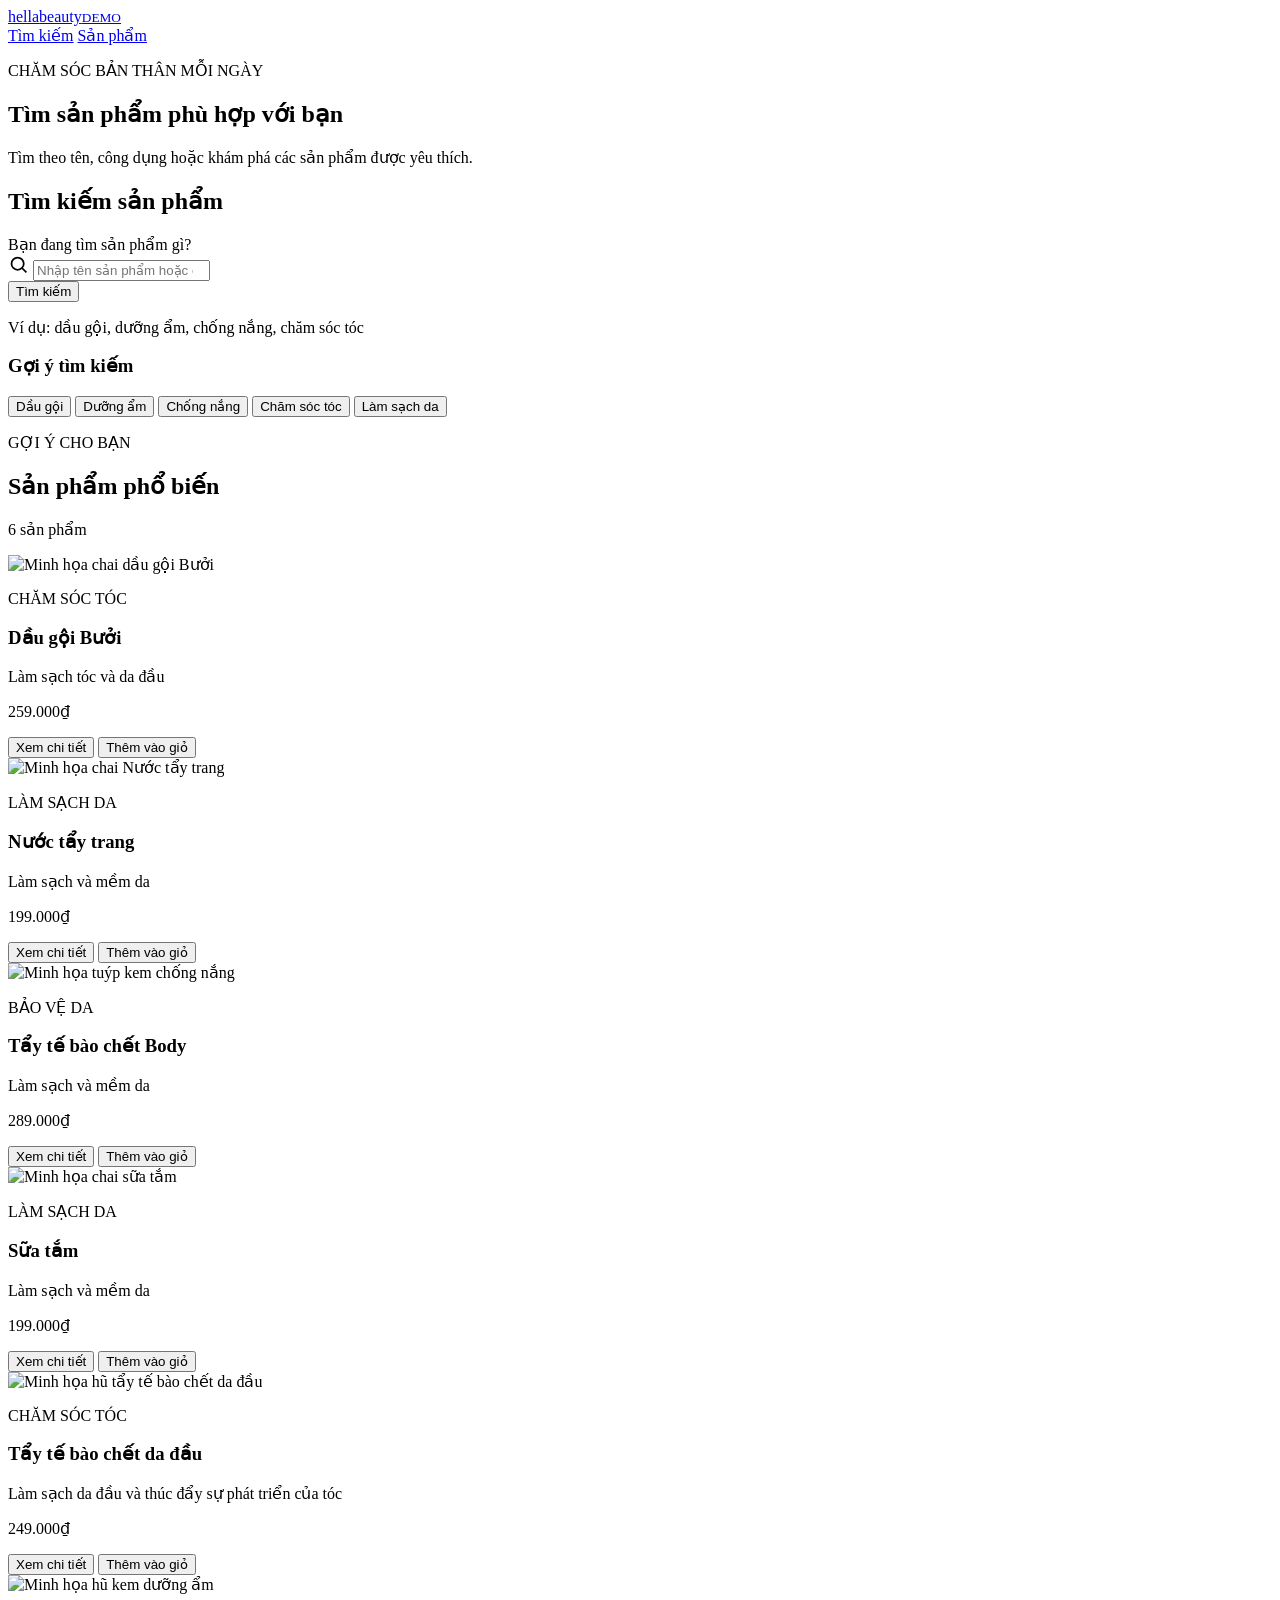
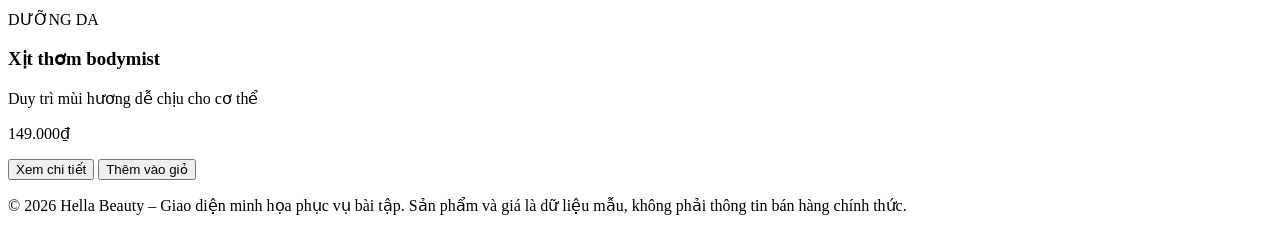
==== ecommerce-ui-improvement/index.html @ a2ef5cef "Rename index.html to ecommerce-ui-improvement/index.html" ====
﻿<!DOCTYPE html>
<html lang="vi">
<head>
  <meta charset="UTF-8">
  <meta name="viewport" content="width=device-width, initial-scale=1.0">
  <meta name="description" content="Giao diện tìm kiếm và khám phá sản phẩm mỹ phẩm – bản demo HTML5, CSS3 và JavaScript thuần.">
  <title>Tìm kiếm sản phẩm | Hella Beauty Demo</title>
  <link rel="stylesheet" href="styles.css">
  <script src="script.js" defer></script>
</head>
<body>
  <header class="site-header">
    <div class="container header-inner">
      <a class="brand" href="index.html" aria-label="Hella Beauty Demo - về đầu trang">hella<span>beauty</span><small>DEMO</small></a>
      <nav class="main-nav" aria-label="Điều hướng chính">
        <a href="#tim-kiem">Tìm kiếm</a>
        <a href="#san-pham">Sản phẩm</a>
      </nav>
    </div>
  </header>

  <main>
    <section class="hero" aria-labelledby="page-title">
      <div class="container">
        <p class="eyebrow">CHĂM SÓC BẢN THÂN MỖI NGÀY</p>
        <h1 id="page-title">Tìm sản phẩm phù hợp với bạn</h1>
        <p class="hero-description">Tìm theo tên, công dụng hoặc khám phá các sản phẩm được yêu thích.</p>
      </div>
    </section>

    <section class="search-section container" id="tim-kiem" aria-labelledby="search-heading">
      <h2 id="search-heading" class="visually-hidden">Tìm kiếm sản phẩm</h2>
      <div class="search-panel">
        <form class="search-form" id="search-form" role="search">
          <label for="search-input" class="search-label">Bạn đang tìm sản phẩm gì?</label>
          <div class="search-row">
            <div class="input-wrap">
              <svg class="search-icon" width="21" height="21" viewBox="0 0 24 24" fill="none" stroke="currentColor" stroke-width="2" aria-hidden="true"><circle cx="11" cy="11" r="7"></circle><path d="m16 16 5 5"></path></svg>
              <input id="search-input" type="search" name="q" autocomplete="off" placeholder="Nhập tên sản phẩm hoặc công dụng..." aria-describedby="search-hint" aria-controls="history-section">
            </div>
            <button class="btn btn-primary search-submit" type="submit">Tìm kiếm</button>
          </div>
          <p id="search-hint" class="hint">Ví dụ: dầu gội, dưỡng ẩm, chống nắng, chăm sóc tóc</p>
        </form>

        <section class="history-section" id="history-section" aria-labelledby="history-heading" hidden>
          <div class="section-heading-inline">
            <h3 id="history-heading">Tìm kiếm gần đây</h3>
            <button type="button" class="text-button" id="clear-history">Xóa lịch sử</button>
          </div>
          <ul id="history-list" class="history-list" aria-label="Các tìm kiếm gần đây"></ul>
        </section>

        <section class="suggestions" aria-labelledby="suggestions-heading">
          <h3 id="suggestions-heading">Gợi ý tìm kiếm</h3>
          <div class="chip-list">
            <button type="button" class="chip" data-query="Dầu gội">Dầu gội</button>
            <button type="button" class="chip" data-query="Dưỡng ẩm">Dưỡng ẩm</button>
            <button type="button" class="chip" data-query="Chống nắng">Chống nắng</button>
            <button type="button" class="chip" data-query="Chăm sóc tóc">Chăm sóc tóc</button>
            <button type="button" class="chip" data-query="Làm sạch da">Làm sạch da</button>
          </div>
        </section>
      </div>
    </section>

    <section class="products-section container" id="san-pham" aria-labelledby="products-heading">
      <div class="products-heading-row">
        <div>
          <p class="eyebrow">GỢI Ý CHO BẠN</p>
          <h2 id="products-heading">Sản phẩm phổ biến</h2>
        </div>
        <p class="product-count" id="product-count">6 sản phẩm</p>
      </div>
      <p id="search-feedback" class="search-feedback" role="status" aria-live="polite"></p>
      <div class="product-grid" id="product-grid">
        <article class="product-card" data-name="Dầu gội Bưởi" data-keywords="dau goi buoi cham soc toc lam sach toc">
          <div class="product-image"><img src="image/dau-goi.webp" alt="Minh họa chai dầu gội Bưởi" width="360" height="360"></div>
          <div class="product-info"><p class="product-category">CHĂM SÓC TÓC</p><h3>Dầu gội Bưởi</h3><p class="product-description">Làm sạch tóc và da đầu</p><p class="product-price">259.000₫</p>
            <button class="btn btn-detail" type="button" data-product="Dầu gội Bưởi">Xem chi tiết</button>
            <button class="btn btn-outline product-action" type="button" data-product="Dầu gội Bưởi">Thêm vào giỏ</button></div>
        </article>
        <article class="product-card" data-name="Nước tẩy trang" data-keywords="nuoc tay trang lam sach da mat">
          <div class="product-image"><img src="image/tay-trang.webp" alt="Minh họa chai Nước tẩy trang" width="360" height="360"></div>
          <div class="product-info"><p class="product-category">LÀM SẠCH DA</p><h3>Nước tẩy trang</h3><p class="product-description">Làm sạch và mềm da</p><p class="product-price">199.000₫</p>
            <button class="btn btn-detail" type="button" data-product="Nước tẩy trang">Xem chi tiết</button>
            <button class="btn btn-outline product-action" type="button" data-product="Nước tẩy trang">Thêm vào giỏ</button></div>
        </article>
        <article class="product-card" data-name="Tẩy tế bào chết Body" data-keywords="tay te bao chet body">
          <div class="product-image"><img src="image/tay-te-bao-body.webp" alt="Minh họa tuýp kem chống nắng" width="360" height="360"></div>
          <div class="product-info"><p class="product-category">BẢO VỆ DA</p><h3>Tẩy tế bào chết Body</h3><p class="product-description">Làm sạch và mềm da</p><p class="product-price">289.000₫</p>
            <button class="btn btn-detail" type="button" data-product="Tẩy tế bào chết Body">Xem chi tiết</button>
            <button class="btn btn-outline product-action" type="button" data-product="Tẩy tế bào chết Body">Thêm vào giỏ</button></div>
        </article>
        <article class="product-card" data-name="Sữa tắm" data-keywords="sua tam lam sach da">
          <div class="product-image"><img src="image/sua-tam.jpg" alt="Minh họa chai sữa tắm" width="360" height="360"></div>
          <div class="product-info"><p class="product-category">LÀM SẠCH DA</p><h3>Sữa tắm</h3><p class="product-description">Làm sạch và mềm da</p><p class="product-price">199.000₫</p>
            <button class="btn btn-detail" type="button" data-product="Sữa tắm">Xem chi tiết</button>
            <button class="btn btn-outline product-action" type="button" data-product="Sữa tắm">Thêm vào giỏ</button></div>
        </article>
        <article class="product-card" data-name="Tẩy tế bào chết da đầu" data-keywords="tay te bao chet da dau">
          <div class="product-image"><img src="image/tay-te-bao-da-dau.jpg" alt="Minh họa hũ tẩy tế bào chết da đầu" width="360" height="360"></div>
          <div class="product-info"><p class="product-category">CHĂM SÓC TÓC</p><h3>Tẩy tế bào chết da đầu</h3><p class="product-description">Làm sạch da đầu và thúc đẩy sự phát triển của tóc</p><p class="product-price">249.000₫</p>
            <button class="btn btn-detail" type="button" data-product="Tẩy tế bào chết da đầu">Xem chi tiết</button>
            <button class="btn btn-outline product-action" type="button" data-product="Tẩy tế bào chết da đầu">Thêm vào giỏ</button></div>
        </article>
        <article class="product-card" data-name="Xịt thơm bodymist" data-keywords="xit thom bodymist">
          <div class="product-image"><img src="image/bodymist.webp" alt="Minh họa hũ kem dưỡng ẩm" width="360" height="360"></div>
          <div class="product-info"><p class="product-category">DƯỠNG DA</p><h3>Xịt thơm bodymist</h3><p class="product-description">Duy trì mùi hương dễ chịu cho cơ thể</p><p class="product-price">149.000₫</p>
            <button class="btn btn-detail" type="button" data-product="Xịt thơm bodymist">Xem chi tiết</button>
            <button class="btn btn-outline product-action" type="button" data-product="Xịt thơm bodymist">Thêm vào giỏ</button></div>
        </article>
      </div>
      <div id="empty-state" class="empty-state" hidden><h3>Chưa tìm thấy sản phẩm phù hợp</h3><p>Hãy thử từ khóa khác như “dưỡng ẩm”, “dầu gội” hoặc “chống nắng”.</p><button type="button" id="show-all" class="btn btn-primary">Xem tất cả sản phẩm</button></div>
    </section>
  </main>
  <footer class="site-footer"><div class="container"><p>© 2026 Hella Beauty – Giao diện minh họa phục vụ bài tập. Sản phẩm và giá là dữ liệu mẫu, không phải thông tin bán hàng chính thức.</p></div></footer>
  <div class="toast" id="toast" role="status" aria-live="polite" hidden></div>
</body>
</html>
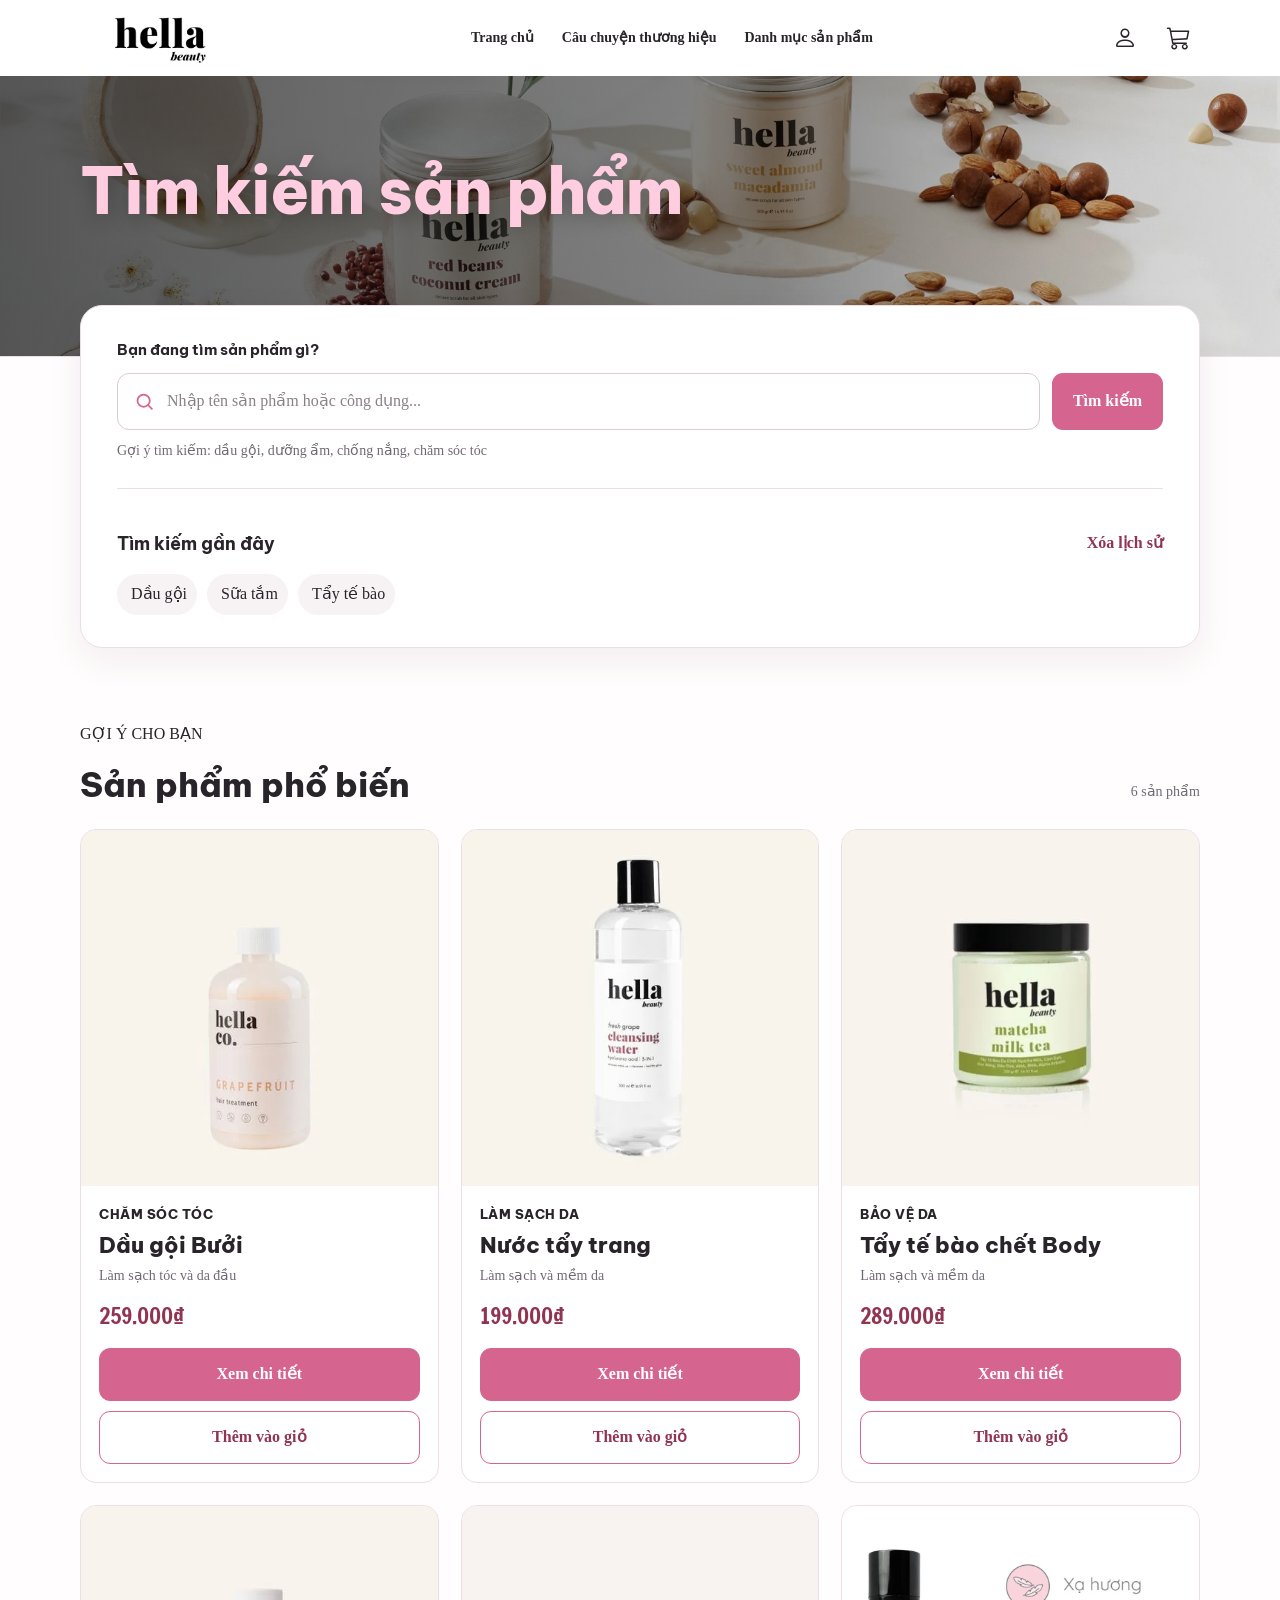
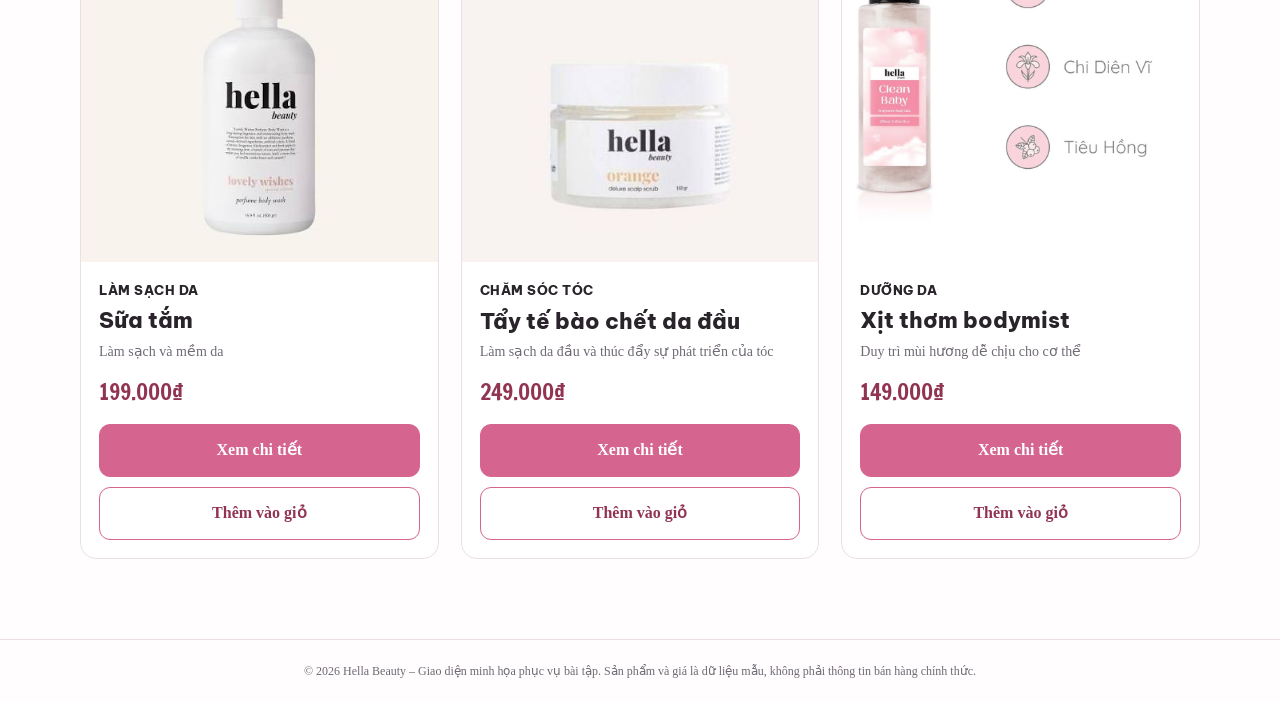
==== commit e0e46b3a: "buoi 2" ====
--- a/ecommerce-ui-improvement/index.html
+++ b/ecommerce-ui-improvement/index.html
@@ -1,33 +1,62 @@
 ﻿<!DOCTYPE html>
 <html lang="vi">
+
 <head>
   <meta charset="UTF-8">
   <meta name="viewport" content="width=device-width, initial-scale=1.0">
   <meta name="description" content="Giao diện tìm kiếm và khám phá sản phẩm mỹ phẩm – bản demo HTML5, CSS3 và JavaScript thuần.">
+  
+  <link rel="preconnect" href="https://fonts.googleapis.com">
+  <link rel="preconnect" href="https://fonts.gstatic.com" crossorigin>
+
+  <link href="https://fonts.googleapis.com/css2?family=Be+Vietnam+Pro:ital,wght@0,100;0,200;0,300;0,400;0,500;0,600;0,700;0,800;0,900;1,100;1,200;1,300;1,400;1,500;1,600;1,700;1,800;1,900&family=Francois+One&family=Playfair:ital,opsz,wght@0,5..1200,300..900;1,5..1200,300..900&display=swap" rel="stylesheet">
+
   <title>Tìm kiếm sản phẩm | Hella Beauty Demo</title>
-  <link rel="stylesheet" href="styles.css">
-  <script src="script.js" defer></script>
+  <link rel="stylesheet" href="css/styles.css">
+  <link rel="stylesheet" href="https://cdn.jsdelivr.net/npm/bootstrap-icons@1.13.2/font/bootstrap-icons.min.css">
 </head>
+
+
 <body>
   <header class="site-header">
     <div class="container header-inner">
-      <a class="brand" href="index.html" aria-label="Hella Beauty Demo - về đầu trang">hella<span>beauty</span><small>DEMO</small></a>
+      <a class="brand" href="index.html" aria-label="Hella Beauty - Trang chủ">
+        <img src="image/hella.png" alt="Logo Hella Beauty" class="brand-logo">
+      </a>
+
+      <!-- Các mục điều hướng ở giữa -->
       <nav class="main-nav" aria-label="Điều hướng chính">
-        <a href="#tim-kiem">Tìm kiếm</a>
-        <a href="#san-pham">Sản phẩm</a>
+        <a href="#trang-chu.html"> Trang chủ</a>
+        <a href="#cau-chuyen.html">Câu chuyện thương hiệu</a>
+        <a href="#danh-muc-san-pham.html">Danh mục sản phẩm</a>
       </nav>
+
+      <!-- Biểu tượng tài khoản và giỏ hàng -->
+      <div class="header-actions">
+        <!-- Tài khoản -->
+        <a href="tai-khoan.html" class="header-icon" aria-label="Tài khoản">
+          <i class="bi bi-person" aria-hidden="true"></i>
+        </a>
+        <!-- Giỏ hàng -->
+        <a href="gio-hang.html" class="header-icon" aria-label="Giỏ hàng">
+          <i class="bi bi-cart3" aria-hidden="true"></i>
+       </a>
+      </div>
     </div>
+
+    <!-- Tiêu đề trang -->
+    <section class="hero" aria-labelledby="page-title">
+      <!-- Hình ảnh banner -->
+      <img src="image/banner2.webp" alt="Banner chính"class="hero-banner-image">
+
+      <!-- Tiêu đề trên banner -->
+      <div class="container hero-content">
+        <h1 id="page-title">Tìm kiếm sản phẩm</h1>
+      </div>
+    </section>
   </header>
 
   <main>
-    <section class="hero" aria-labelledby="page-title">
-      <div class="container">
-        <p class="eyebrow">CHĂM SÓC BẢN THÂN MỖI NGÀY</p>
-        <h1 id="page-title">Tìm sản phẩm phù hợp với bạn</h1>
-        <p class="hero-description">Tìm theo tên, công dụng hoặc khám phá các sản phẩm được yêu thích.</p>
-      </div>
-    </section>
-
     <section class="search-section container" id="tim-kiem" aria-labelledby="search-heading">
       <h2 id="search-heading" class="visually-hidden">Tìm kiếm sản phẩm</h2>
       <div class="search-panel">
@@ -40,26 +69,28 @@
             </div>
             <button class="btn btn-primary search-submit" type="submit">Tìm kiếm</button>
           </div>
-          <p id="search-hint" class="hint">Ví dụ: dầu gội, dưỡng ẩm, chống nắng, chăm sóc tóc</p>
+          <p id="search-hint" class="hint">Gợi ý tìm kiếm: dầu gội, dưỡng ẩm, chống nắng, chăm sóc tóc</p>
         </form>
 
-        <section class="history-section" id="history-section" aria-labelledby="history-heading" hidden>
+        <section class="history-section" id="history-section" aria-labelledby="history-heading">
           <div class="section-heading-inline">
             <h3 id="history-heading">Tìm kiếm gần đây</h3>
             <button type="button" class="text-button" id="clear-history">Xóa lịch sử</button>
           </div>
-          <ul id="history-list" class="history-list" aria-label="Các tìm kiếm gần đây"></ul>
-        </section>
-
-        <section class="suggestions" aria-labelledby="suggestions-heading">
-          <h3 id="suggestions-heading">Gợi ý tìm kiếm</h3>
-          <div class="chip-list">
-            <button type="button" class="chip" data-query="Dầu gội">Dầu gội</button>
-            <button type="button" class="chip" data-query="Dưỡng ẩm">Dưỡng ẩm</button>
-            <button type="button" class="chip" data-query="Chống nắng">Chống nắng</button>
-            <button type="button" class="chip" data-query="Chăm sóc tóc">Chăm sóc tóc</button>
-            <button type="button" class="chip" data-query="Làm sạch da">Làm sạch da</button>
-          </div>
+
+          <ul id="history-list" class="history-list" aria-label="Các tìm kiếm gần đây">
+            <li class="history-item">
+              <span class="history-query">Dầu gội</span>
+            </li>
+
+            <li class="history-item">
+              <span class="history-query">Sữa tắm</span>
+            </li>
+
+           <li class="history-item">
+             <span class="history-query">Tẩy tế bào</span>
+           </li>
+         </ul>
         </section>
       </div>
     </section>
@@ -74,46 +105,110 @@
       </div>
       <p id="search-feedback" class="search-feedback" role="status" aria-live="polite"></p>
       <div class="product-grid" id="product-grid">
+        <!-- Thẻ sản phẩm 1-->
         <article class="product-card" data-name="Dầu gội Bưởi" data-keywords="dau goi buoi cham soc toc lam sach toc">
-          <div class="product-image"><img src="image/dau-goi.webp" alt="Minh họa chai dầu gội Bưởi" width="360" height="360"></div>
-          <div class="product-info"><p class="product-category">CHĂM SÓC TÓC</p><h3>Dầu gội Bưởi</h3><p class="product-description">Làm sạch tóc và da đầu</p><p class="product-price">259.000₫</p>
+          <div class="product-image">
+            <img 
+            src="image/dau-goi.webp" 
+            alt="Ảnh chai dầu gội Bưởi"
+            >
+          </div>
+          <!-- Thông tin sản phẩm 1-->
+          <div class="product-info">
+            <p class="product-category">CHĂM SÓC TÓC</p>
+            <h3>Dầu gội Bưởi</h3>
+            <p class="product-description">Làm sạch tóc và da đầu</p>
+            <p class="product-price">259.000₫</p>
             <button class="btn btn-detail" type="button" data-product="Dầu gội Bưởi">Xem chi tiết</button>
             <button class="btn btn-outline product-action" type="button" data-product="Dầu gội Bưởi">Thêm vào giỏ</button></div>
         </article>
+        <!-- Thẻ sản phẩm 2-->
         <article class="product-card" data-name="Nước tẩy trang" data-keywords="nuoc tay trang lam sach da mat">
-          <div class="product-image"><img src="image/tay-trang.webp" alt="Minh họa chai Nước tẩy trang" width="360" height="360"></div>
-          <div class="product-info"><p class="product-category">LÀM SẠCH DA</p><h3>Nước tẩy trang</h3><p class="product-description">Làm sạch và mềm da</p><p class="product-price">199.000₫</p>
+          <div class="product-image">
+            <img 
+            src="image/tay-trang.webp" 
+            alt="Ảnh chai Nước tẩy trang"
+            >
+          </div>
+          <!-- Thông tin sản phẩm 2-->
+          <div class="product-info">
+            <p class="product-category">LÀM SẠCH DA</p>
+            <h3>Nước tẩy trang</h3>
+            <p class="product-description">Làm sạch và mềm da</p>
+            <p class="product-price">199.000₫</p>
             <button class="btn btn-detail" type="button" data-product="Nước tẩy trang">Xem chi tiết</button>
             <button class="btn btn-outline product-action" type="button" data-product="Nước tẩy trang">Thêm vào giỏ</button></div>
         </article>
+        <!-- Thẻ sản phẩm 3-->
         <article class="product-card" data-name="Tẩy tế bào chết Body" data-keywords="tay te bao chet body">
-          <div class="product-image"><img src="image/tay-te-bao-body.webp" alt="Minh họa tuýp kem chống nắng" width="360" height="360"></div>
-          <div class="product-info"><p class="product-category">BẢO VỆ DA</p><h3>Tẩy tế bào chết Body</h3><p class="product-description">Làm sạch và mềm da</p><p class="product-price">289.000₫</p>
+          <div class="product-image">
+            <img 
+            src="image/tay-te-bao-body.webp" 
+            alt="Ảnh chai Tẩy tế bào chết Body"
+            >
+          </div>
+          <!-- Thông tin sản phẩm 3-->
+          <div class="product-info">
+            <p class="product-category">BẢO VỆ DA</p>
+            <h3>Tẩy tế bào chết Body</h3>
+            <p class="product-description">Làm sạch và mềm da</p>
+            <p class="product-price">289.000₫</p>
             <button class="btn btn-detail" type="button" data-product="Tẩy tế bào chết Body">Xem chi tiết</button>
             <button class="btn btn-outline product-action" type="button" data-product="Tẩy tế bào chết Body">Thêm vào giỏ</button></div>
         </article>
+        <!-- Thẻ sản phẩm 4-->
         <article class="product-card" data-name="Sữa tắm" data-keywords="sua tam lam sach da">
-          <div class="product-image"><img src="image/sua-tam.jpg" alt="Minh họa chai sữa tắm" width="360" height="360"></div>
+          <div class="product-image">
+            <img 
+            src="image/sua-tam.jpg" 
+            alt="Ảnh chai sữa tắm"
+            >
+          </div>
+          <!-- Thông tin sản phẩm 4-->
           <div class="product-info"><p class="product-category">LÀM SẠCH DA</p><h3>Sữa tắm</h3><p class="product-description">Làm sạch và mềm da</p><p class="product-price">199.000₫</p>
             <button class="btn btn-detail" type="button" data-product="Sữa tắm">Xem chi tiết</button>
             <button class="btn btn-outline product-action" type="button" data-product="Sữa tắm">Thêm vào giỏ</button></div>
         </article>
+        <!-- Thẻ sản phẩm 5-->
         <article class="product-card" data-name="Tẩy tế bào chết da đầu" data-keywords="tay te bao chet da dau">
-          <div class="product-image"><img src="image/tay-te-bao-da-dau.jpg" alt="Minh họa hũ tẩy tế bào chết da đầu" width="360" height="360"></div>
-          <div class="product-info"><p class="product-category">CHĂM SÓC TÓC</p><h3>Tẩy tế bào chết da đầu</h3><p class="product-description">Làm sạch da đầu và thúc đẩy sự phát triển của tóc</p><p class="product-price">249.000₫</p>
+          <div class="product-image">
+            <img 
+            src="image/tay-te-bao-da-dau.jpg" 
+            alt="Ảnh hũ tẩy tế bào chết da đầu"
+            >
+          </div>
+          <!-- Thông tin sản phẩm 5-->
+          <div class="product-info">
+            <p class="product-category">CHĂM SÓC TÓC</p>
+            <h3>Tẩy tế bào chết da đầu</h3>
+            <p class="product-description">Làm sạch da đầu và thúc đẩy sự phát triển của tóc</p>
+            <p class="product-price">249.000₫</p>
             <button class="btn btn-detail" type="button" data-product="Tẩy tế bào chết da đầu">Xem chi tiết</button>
             <button class="btn btn-outline product-action" type="button" data-product="Tẩy tế bào chết da đầu">Thêm vào giỏ</button></div>
         </article>
+        <!-- Thẻ sản phẩm 6-->
         <article class="product-card" data-name="Xịt thơm bodymist" data-keywords="xit thom bodymist">
-          <div class="product-image"><img src="image/bodymist.webp" alt="Minh họa hũ kem dưỡng ẩm" width="360" height="360"></div>
-          <div class="product-info"><p class="product-category">DƯỠNG DA</p><h3>Xịt thơm bodymist</h3><p class="product-description">Duy trì mùi hương dễ chịu cho cơ thể</p><p class="product-price">149.000₫</p>
+          <div class="product-image">
+            <img 
+            src="image/bodymist.webp" 
+            alt="Ảnh chai xịt thơm bodymist"
+            >
+          </div>
+          <!-- Thông tin sản phẩm 6-->
+          <div class="product-info">
+            <p class="product-category">DƯỠNG DA</p>
+            <h3>Xịt thơm bodymist</h3>
+            <p class="product-description">Duy trì mùi hương dễ chịu cho cơ thể</p>
+            <p class="product-price">149.000₫</p>
             <button class="btn btn-detail" type="button" data-product="Xịt thơm bodymist">Xem chi tiết</button>
-            <button class="btn btn-outline product-action" type="button" data-product="Xịt thơm bodymist">Thêm vào giỏ</button></div>
+            <button class="btn btn-outline product-action" type="button" data-product="Xịt thơm bodymist">Thêm vào giỏ</button>
+          </div>
         </article>
       </div>
       <div id="empty-state" class="empty-state" hidden><h3>Chưa tìm thấy sản phẩm phù hợp</h3><p>Hãy thử từ khóa khác như “dưỡng ẩm”, “dầu gội” hoặc “chống nắng”.</p><button type="button" id="show-all" class="btn btn-primary">Xem tất cả sản phẩm</button></div>
     </section>
   </main>
+
   <footer class="site-footer"><div class="container"><p>© 2026 Hella Beauty – Giao diện minh họa phục vụ bài tập. Sản phẩm và giá là dữ liệu mẫu, không phải thông tin bán hàng chính thức.</p></div></footer>
   <div class="toast" id="toast" role="status" aria-live="polite" hidden></div>
 </body>
--- a/ecommerce-ui-improvement/css/styles.css
+++ b/ecommerce-ui-improvement/css/styles.css
@@ -0,0 +1,425 @@
+:root{
+  --pink:#d5648e;
+  --pink-dark:#913452;
+  --pink-light:#fff3f7;
+  --ink:#29242a;
+  --muted:#706974;
+  --line:#e9dfe5;
+  --white:#fff;
+  --radius:16px;
+  --shadow:0 12px 36px rgba(80,34,53,.07);
+
+  --font-main: "Playfair Display", Georgia, serif;
+  --font-heading: "Be Vietnam Pro", sans-serif;
+  --font-price: "Francois One", sans-serif;
+}
+
+*, *::before, *::after { box-sizing: border-box; }
+html { scroll-behavior: smooth; }
+
+body {
+  margin: 0;
+  font-family: var(--font-main);
+  font-weight: 400;
+  font-size: 16px;
+  color: var(--ink);
+  background: #fffdfd;
+  line-height: 1.55;
+}
+button, input { font: inherit; }
+button { cursor: pointer; }
+a { color: inherit; text-decoration: none; }
+img { display: block; max-width: 100%; }
+[hidden] { display: none !important; }
+.container { width: min(1120px, calc(100% - 40px)); margin-inline: auto; }
+.visually-hidden {
+  position: absolute;
+  width: 1px;
+  height: 1px;
+  padding: 0;
+  margin: -1px;
+  overflow: hidden;
+  clip: rect(0, 0, 0, 0);
+  white-space: nowrap;
+  border: 0;
+}
+
+h1, h2, h3, h4, h5, h6 {
+  font-family: var(--font-heading);
+  font-weight: 700;
+}
+h1 { font-size: clamp(2.25rem, 5vw, 4rem); line-height: 1.15; }
+h2 { font-size: clamp(1.625rem, 3vw, 2.125rem); line-height: 1.3; }
+h3 { font-size: 1.125rem; line-height: 1.4; }
+
+
+/* Thanh điều hướng */
+.site-header{
+  background:white;
+  border-bottom:1px solid var(--line)
+}
+
+.header-inner{
+  min-height:76px;
+  display:flex;
+  justify-content:space-between;
+  align-items:center;
+  gap:20px
+}
+.brand { display: inline-flex; align-items: center; flex: 0 0 auto; }
+.brand-logo { width: 160px; height: auto; max-height: 60px; object-fit: contain; }
+
+/* Danh sách điều hướng */
+.main-nav{
+  display:flex;
+  gap:12px 28px;
+  align-items: center;
+  justify-content: center;
+  min-width: 0;
+}
+.main-nav a {
+  font-size: 14px;
+  font-weight: 650;
+  white-space: nowrap;
+  text-decoration: none;
+  color: var(--ink);
+  transition: color 0.2s ease;
+}
+.main-nav a:hover{ color:var(--pink); }
+
+/* Icon tài khoản và giỏ hàng */
+.header-actions {
+  display: flex;
+  align-items: center;
+  justify-self: end;
+  gap: 12px;
+}
+.header-icon {
+  display: flex;
+  align-items: center;
+  justify-content: center;
+  width: 42px;
+  height: 42px;
+  color: var(--ink);
+  border-radius: 50%;
+  transition: background 0.2s, color 0.2s;
+}
+.header-icon i {
+  font-size: 24px;
+  line-height: 1;
+}
+.header-icon:hover {
+  color: var(--pink-dark);
+  background: var(--pink-light);
+}
+
+/* Tiêu đề trang */
+.hero {
+  position: relative;
+  z-index: 0;
+  min-height: 280px;
+  padding: 58px 0 90px;
+  overflow: hidden;
+  display: flex;
+  align-items: center;
+}
+
+/* Hình ảnh nền Hero Banner */
+.hero-banner-image {
+  position: absolute;
+  inset: 0;
+  width: 100%;
+  height: 100%;
+  object-fit: cover;
+  object-position: center;
+  z-index: 0;
+}
+
+/* Lớp phủ nhẹ giúp chữ dễ đọc */
+.hero::before {
+  content: "";
+  position: absolute;
+  inset: 0;
+  z-index: 1;
+  background:
+    linear-gradient(
+      90deg,
+      rgba(20, 20, 20, 0.72) 0%,
+      rgba(7, 7, 7, 0.48) 60%,
+      rgba(10, 10, 10, 0.18) 85%,
+      rgba(20, 20, 20, 0.10) 100%
+    );
+}
+
+
+/* Nội dung trên Banner */
+.hero-content,
+.hero > .container {
+  position: relative;
+  z-index: 2;
+}
+
+/* Tiêu đề */
+.hero h1 {
+  font-family: var(--font-heading);
+  font-size: clamp(36px, 5vw, 64px);
+  font-weight: 800;
+  line-height: 1.2;
+  color: #ffcde0;
+  letter-spacing: -1px;
+  margin: 0 0 18px;
+  text-shadow: 0 4px 20px rgba(0, 0, 0, 0.28);
+}
+
+/* KHU VỰC TÌM KIẾM SẢN PHẨM */
+.search-section{margin-top:-52px;position:relative;z-index: 10;}
+.search-panel{padding:32px 36px;background:white;border:1px solid var(--line);border-radius:22px;box-shadow:var(--shadow)}
+.search-label {
+  display:block;
+  font-family: var(--font-heading);
+  font-size: 15px;
+  font-weight: 700;
+  margin-bottom:12px
+}
+.search-row{display:flex;gap:12px}
+
+/* Ô nhập từ khóa */
+.input-wrap{display:flex;align-items:center;gap:12px;border:1.5px solid #d9ccd3;border-radius:12px;padding:0 16px;min-width:0;flex:1;background:#fff}
+.input-wrap:focus-within{border-color:var(--pink);box-shadow:0 0 0 3px rgba(191,78,119,.15)}
+.search-icon{flex:none;color:var(--pink)}
+input[type="search"]{width:100%;min-width:0;border:0;outline:0;padding:15px 0;background:transparent;color:var(--ink);font-size:16px}
+input::placeholder{color:#8a8088}
+
+/* Gợi ý từ khóa bên dưới ô tìm kiếm */
+.hint {
+  font-size: 14px;
+  color: var(--muted);
+  margin: 10px 0 0;
+}
+
+/* Các nút bấm */
+.btn{border-radius:11px;padding:13px 20px;font-weight:750;border:1px solid transparent;transition:background .15s,color .15s,transform .15s}
+.btn:hover{transform:translateY(-1px)}
+.btn-primary{background:var(--pink);color:white}
+.btn-primary:hover{background:var(--pink-dark)}
+.btn-outline{border-color:var(--pink);color:var(--pink-dark);background:white;width:100%}
+.btn-outline:hover{background:var(--pink-light)}
+
+/* Nút xem chi tiết sản phẩm */
+.btn-detail {
+  width: 100%;
+  margin-bottom: 10px;
+  background-color: var(--pink);
+  color: white;
+  border: 1px solid var(--pink);
+  border-radius: 11px;
+  padding: 13px 20px;
+  font-weight: 750;
+  cursor: pointer;
+  transition: background-color 0.2s ease;
+}
+.btn-detail:hover {
+  background-color: var(--pink-dark);
+}
+
+.suggestions{margin-top:26px}
+.history-section h3,
+.suggestions h3,
+.empty-state h3 {
+  font-family: var(--font-heading);
+  font-size: 18px;
+  font-weight: 700;
+}
+.chip-list,
+.history-list{display:flex;gap:10px;flex-wrap:wrap}
+.chip{border-radius:100px;border:1px solid #e6c8d3;background:var(--pink-light);padding:9px 16px;color:var(--pink-dark);font-weight:650;font-size:14px}
+.chip:hover{background:#f8dce7}
+
+/* Lịch sử tìm kiếm */
+.history-section{border-top:1px solid var(--line);margin-top:26px;padding-top:24px}
+.section-heading-inline{display:flex;align-items:center;justify-content:space-between;gap:15px}
+.text-button{border:0;background:transparent;color:var(--pink-dark);font-weight: 650;padding:4px 0}
+.text-button:hover{text-decoration:underline}
+.history-list{list-style:none;margin:0;padding:0}
+.history-item{display:flex;align-items:center;gap:2px;background:#f7f3f5;border-radius:100px}
+.history-query,
+.history-remove {
+  border: 0;
+  background: transparent;
+  padding: 8px 10px;
+  color: var(--ink);
+}
+.history-query {
+  padding-left: 14px;
+}
+.history-remove {
+  color: var(--pink-dark);
+  font-size: 14px;
+  line-height: 1;
+  border-radius: 100%;
+}
+.history-query:hover {
+  text-decoration: underline;
+}
+
+/* KHU VỰC DANH SÁCH SẢN PHẨM */
+.products-section {
+  padding-top: 58px;
+  padding-bottom: 80px;
+}
+
+.products-heading-row {
+  display: flex;
+  justify-content: space-between;
+  align-items: end;
+  gap: 20px;
+  margin-bottom: 22px;
+}
+
+.products-heading-row h2 {
+  font-family: var(--font-heading);
+  font-size: clamp(26px, 3vw, 34px);
+  font-weight: 800;
+  line-height: 1.3;
+  margin: 0;
+}
+
+
+.product-count {
+  font-size: 14px;
+  color: var(--muted);
+  margin: 0 0 4px;
+}
+
+.search-feedback {
+  color: var(--muted);
+  margin: -5px 0 15px;
+  font-size: 14px;
+}
+
+.search-feedback:empty {
+  display: none;
+}
+
+/* Lưới sản phẩm */
+
+.product-grid {
+  display: grid;
+  grid-template-columns: repeat(3, minmax(0, 1fr));
+  gap: 22px;
+}
+
+/* Thẻ sản phẩm */
+.product-card {
+  border: 1px solid var(--line);
+  background: white;
+  border-radius: var(--radius);
+  overflow: hidden;
+  display: flex;
+  flex-direction: column;
+  min-width: 0;
+  transition: box-shadow 0.2s, transform 0.2s;
+}
+
+.product-card:hover {
+  box-shadow: var(--shadow);
+  transform: translateY(-3px);
+}
+
+/* Hình ảnh sản phẩm */
+.product-image {
+  aspect-ratio: 1 / 1;
+  background: #fcf3f6;
+}
+
+.product-image img {
+  width: 100%;
+  height: 100%;
+  object-fit: cover;
+}
+
+/* Nội dung sản phẩm */
+.product-info {
+  padding: 18px;
+  display: flex;
+  flex-direction: column;
+  flex: 1;
+}
+
+.product-category {
+  font-family: var(--font-heading);
+  font-size: 13px;
+  font-weight: 800;
+  margin: 0 0 5px;
+  letter-spacing: 0.5px;
+}
+
+.product-card h3 {
+  font-family: var(--font-heading);
+  font-size: 22px;
+  font-weight: 800;
+  line-height: 1.4;
+  margin: 0 0 5px;
+}
+
+.product-description {
+  color: var(--muted);
+  font-size: 14px;
+  margin: 0 0 12px;
+}
+
+.product-price {
+  font-family: var(--font-price);
+  color: var(--pink-dark);
+  font-weight: 400;
+  font-size: 22px;
+  margin: auto 0 15px;
+}
+
+
+.product-details{width:100%;margin-bottom:8px}
+.product-modal{position:fixed;inset:0;z-index:30;display:grid;place-items:center;padding:20px;background:#21151dbb}
+.product-modal-panel{position:relative;width:min(100%,440px);padding:30px;background:white;border-radius:18px;box-shadow:var(--shadow)}
+.product-modal-panel h2{font-family:"Playfair Display",Georgia,serif;font-weight:700;margin:0 0 10px}
+.product-modal-panel>p:not(.product-category):not(.product-price){color:var(--muted)}
+.product-modal-panel .product-price{margin:18px 0 0}
+.product-modal-close{position:absolute;top:12px;right:14px;border:0;background:transparent;font-size:28px;color:var(--muted)}
+
+.site-footer {
+  border-top: 1px solid var(--line);
+  padding: 22px 0;
+  color: var(--muted);
+  text-align: center;
+  font-size: 12px;
+}
+
+.site-footer p {
+  margin: 0;
+}
+
+.toast {
+  position: fixed;
+  right: 20px;
+  bottom: 20px;
+  background: #333;
+  color: white;
+  border-radius: 12px;
+  padding: 14px 20px;
+  box-shadow: 0 8px 25px #0002;
+  z-index: 20;
+  font-size: 14px;
+}
+
+:focus-visible {
+  outline: 3px solid #a63760;
+  outline-offset: 3px;
+}
+
+/* Giao diện nút trên điện thoại */
+@media (max-width: 520px) {
+  .product-details {
+    font-size: 12px;
+    padding: 10px 6px;
+    margin-bottom: 8px;
+  }
+}
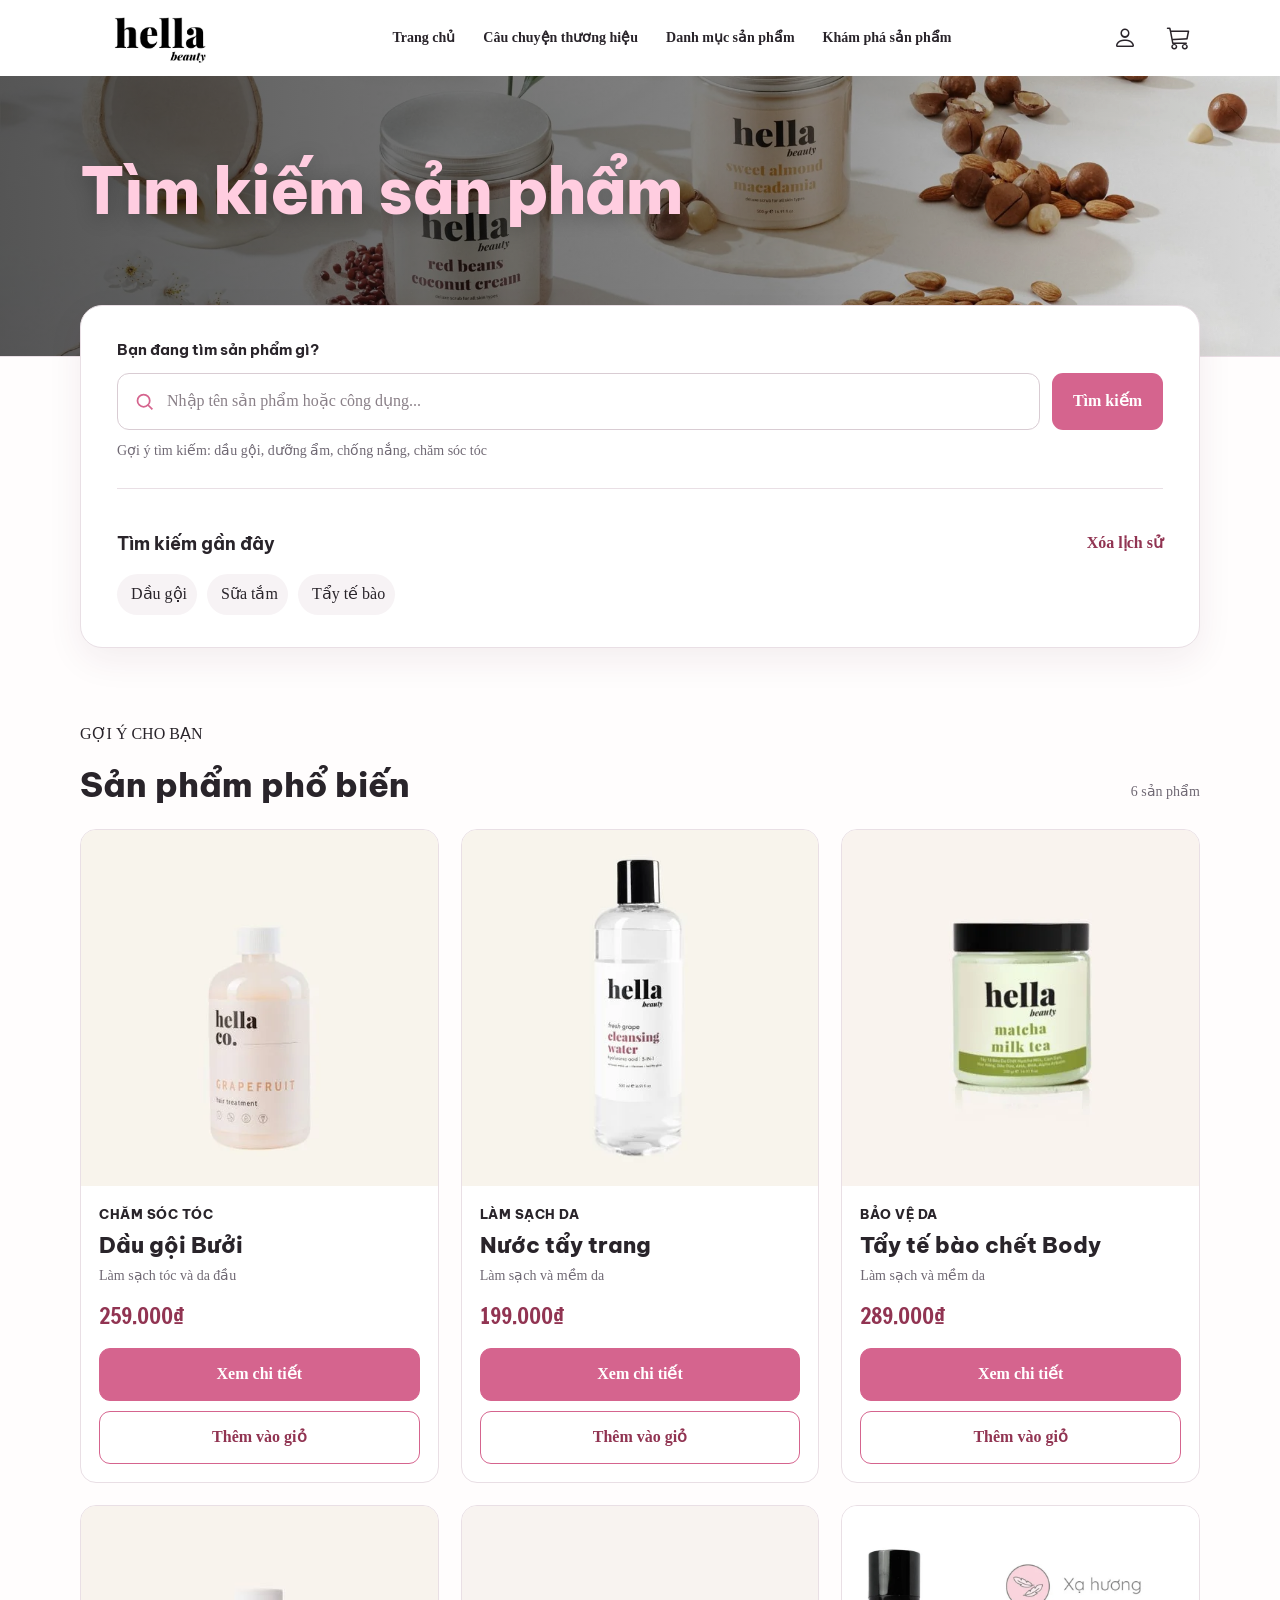
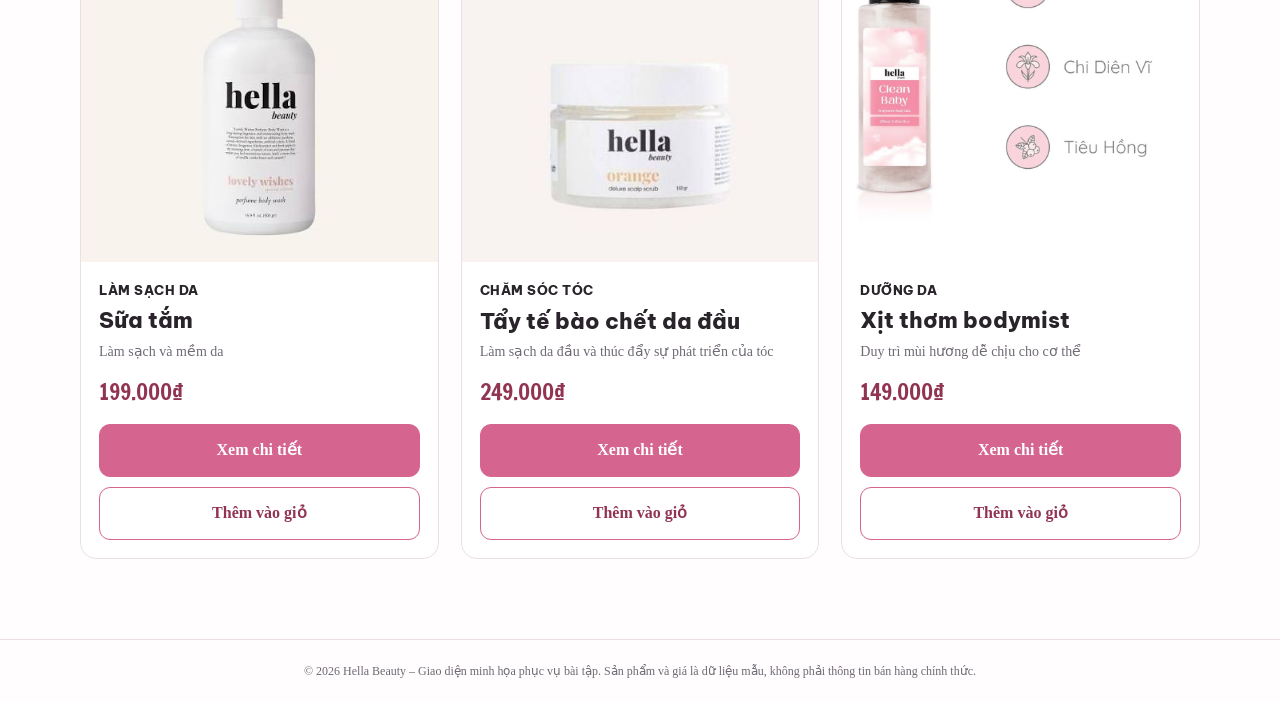
==== commit b9cfed16: "git add . git commit -m "Practice HTML5 and basic CSS" git push" ====
--- a/ecommerce-ui-improvement/index.html
+++ b/ecommerce-ui-improvement/index.html
@@ -5,15 +5,13 @@
   <meta charset="UTF-8">
   <meta name="viewport" content="width=device-width, initial-scale=1.0">
   <meta name="description" content="Giao diện tìm kiếm và khám phá sản phẩm mỹ phẩm – bản demo HTML5, CSS3 và JavaScript thuần.">
-  
-  <link rel="preconnect" href="https://fonts.googleapis.com">
-  <link rel="preconnect" href="https://fonts.gstatic.com" crossorigin>
-
-  <link href="https://fonts.googleapis.com/css2?family=Be+Vietnam+Pro:ital,wght@0,100;0,200;0,300;0,400;0,500;0,600;0,700;0,800;0,900;1,100;1,200;1,300;1,400;1,500;1,600;1,700;1,800;1,900&family=Francois+One&family=Playfair:ital,opsz,wght@0,5..1200,300..900;1,5..1200,300..900&display=swap" rel="stylesheet">
-
   <title>Tìm kiếm sản phẩm | Hella Beauty Demo</title>
   <link rel="stylesheet" href="css/styles.css">
   <link rel="stylesheet" href="https://cdn.jsdelivr.net/npm/bootstrap-icons@1.13.2/font/bootstrap-icons.min.css">
+
+  <link rel="preconnect" href="https://fonts.googleapis.com">
+  <link rel="preconnect" href="https://fonts.gstatic.com" crossorigin>
+  <link href="https://fonts.googleapis.com/css2?family=Be+Vietnam+Pro:ital,wght@0,100;0,200;0,300;0,400;0,500;0,600;0,700;0,800;0,900;1,100;1,200;1,300;1,400;1,500;1,600;1,700;1,800;1,900&family=Francois+One&family=Playfair:ital,opsz,wght@0,5..1200,300..900;1,5..1200,300..900&display=swap" rel="stylesheet">
 </head>
 
 
@@ -29,6 +27,7 @@
         <a href="#trang-chu.html"> Trang chủ</a>
         <a href="#cau-chuyen.html">Câu chuyện thương hiệu</a>
         <a href="#danh-muc-san-pham.html">Danh mục sản phẩm</a>
+        <a href="#san-pham">Khám phá sản phẩm</a>
       </nav>
 
       <!-- Biểu tượng tài khoản và giỏ hàng -->
@@ -67,7 +66,7 @@
               <svg class="search-icon" width="21" height="21" viewBox="0 0 24 24" fill="none" stroke="currentColor" stroke-width="2" aria-hidden="true"><circle cx="11" cy="11" r="7"></circle><path d="m16 16 5 5"></path></svg>
               <input id="search-input" type="search" name="q" autocomplete="off" placeholder="Nhập tên sản phẩm hoặc công dụng..." aria-describedby="search-hint" aria-controls="history-section">
             </div>
-            <button class="btn btn-primary search-submit" type="submit">Tìm kiếm</button>
+            <a href="#san-pham" class="btn btn-primary search-submit">Tìm kiếm</a>
           </div>
           <p id="search-hint" class="hint">Gợi ý tìm kiếm: dầu gội, dưỡng ẩm, chống nắng, chăm sóc tóc</p>
         </form>
@@ -105,13 +104,11 @@
       </div>
       <p id="search-feedback" class="search-feedback" role="status" aria-live="polite"></p>
       <div class="product-grid" id="product-grid">
+
         <!-- Thẻ sản phẩm 1-->
         <article class="product-card" data-name="Dầu gội Bưởi" data-keywords="dau goi buoi cham soc toc lam sach toc">
           <div class="product-image">
-            <img 
-            src="image/dau-goi.webp" 
-            alt="Ảnh chai dầu gội Bưởi"
-            >
+            <img src="image/dau-goi.webp" alt="Ảnh chai dầu gội Bưởi">
           </div>
           <!-- Thông tin sản phẩm 1-->
           <div class="product-info">
@@ -122,13 +119,11 @@
             <button class="btn btn-detail" type="button" data-product="Dầu gội Bưởi">Xem chi tiết</button>
             <button class="btn btn-outline product-action" type="button" data-product="Dầu gội Bưởi">Thêm vào giỏ</button></div>
         </article>
+
         <!-- Thẻ sản phẩm 2-->
         <article class="product-card" data-name="Nước tẩy trang" data-keywords="nuoc tay trang lam sach da mat">
           <div class="product-image">
-            <img 
-            src="image/tay-trang.webp" 
-            alt="Ảnh chai Nước tẩy trang"
-            >
+            <img src="image/tay-trang.webp" alt="Ảnh chai Nước tẩy trang">
           </div>
           <!-- Thông tin sản phẩm 2-->
           <div class="product-info">
@@ -139,13 +134,11 @@
             <button class="btn btn-detail" type="button" data-product="Nước tẩy trang">Xem chi tiết</button>
             <button class="btn btn-outline product-action" type="button" data-product="Nước tẩy trang">Thêm vào giỏ</button></div>
         </article>
+
         <!-- Thẻ sản phẩm 3-->
         <article class="product-card" data-name="Tẩy tế bào chết Body" data-keywords="tay te bao chet body">
           <div class="product-image">
-            <img 
-            src="image/tay-te-bao-body.webp" 
-            alt="Ảnh chai Tẩy tế bào chết Body"
-            >
+            <img src="image/tay-te-bao-body.webp" alt="Ảnh chai Tẩy tế bào chết Body">
           </div>
           <!-- Thông tin sản phẩm 3-->
           <div class="product-info">
@@ -156,26 +149,22 @@
             <button class="btn btn-detail" type="button" data-product="Tẩy tế bào chết Body">Xem chi tiết</button>
             <button class="btn btn-outline product-action" type="button" data-product="Tẩy tế bào chết Body">Thêm vào giỏ</button></div>
         </article>
+
         <!-- Thẻ sản phẩm 4-->
         <article class="product-card" data-name="Sữa tắm" data-keywords="sua tam lam sach da">
           <div class="product-image">
-            <img 
-            src="image/sua-tam.jpg" 
-            alt="Ảnh chai sữa tắm"
-            >
+            <img src="image/sua-tam.jpg" alt="Ảnh chai sữa tắm">
           </div>
           <!-- Thông tin sản phẩm 4-->
           <div class="product-info"><p class="product-category">LÀM SẠCH DA</p><h3>Sữa tắm</h3><p class="product-description">Làm sạch và mềm da</p><p class="product-price">199.000₫</p>
             <button class="btn btn-detail" type="button" data-product="Sữa tắm">Xem chi tiết</button>
             <button class="btn btn-outline product-action" type="button" data-product="Sữa tắm">Thêm vào giỏ</button></div>
         </article>
+
         <!-- Thẻ sản phẩm 5-->
         <article class="product-card" data-name="Tẩy tế bào chết da đầu" data-keywords="tay te bao chet da dau">
           <div class="product-image">
-            <img 
-            src="image/tay-te-bao-da-dau.jpg" 
-            alt="Ảnh hũ tẩy tế bào chết da đầu"
-            >
+            <img src="image/tay-te-bao-da-dau.jpg" alt="Ảnh hũ tẩy tế bào chết da đầu">
           </div>
           <!-- Thông tin sản phẩm 5-->
           <div class="product-info">
@@ -186,13 +175,11 @@
             <button class="btn btn-detail" type="button" data-product="Tẩy tế bào chết da đầu">Xem chi tiết</button>
             <button class="btn btn-outline product-action" type="button" data-product="Tẩy tế bào chết da đầu">Thêm vào giỏ</button></div>
         </article>
+
         <!-- Thẻ sản phẩm 6-->
         <article class="product-card" data-name="Xịt thơm bodymist" data-keywords="xit thom bodymist">
           <div class="product-image">
-            <img 
-            src="image/bodymist.webp" 
-            alt="Ảnh chai xịt thơm bodymist"
-            >
+            <img src="image/bodymist.webp" alt="Ảnh chai xịt thơm bodymist">
           </div>
           <!-- Thông tin sản phẩm 6-->
           <div class="product-info">
--- a/ecommerce-ui-improvement/css/styles.css
+++ b/ecommerce-ui-improvement/css/styles.css
@@ -14,8 +14,9 @@
   --font-price: "Francois One", sans-serif;
 }
 
-*, *::before, *::after { box-sizing: border-box; }
+* { box-sizing: border-box; }
 html { scroll-behavior: smooth; }
+#san-pham {scroll-margin-top: 90px;}
 
 body {
   margin: 0;
@@ -26,10 +27,15 @@
   background: #fffdfd;
   line-height: 1.55;
 }
+
 button, input { font: inherit; }
 button { cursor: pointer; }
+
 a { color: inherit; text-decoration: none; }
+
 img { display: block; max-width: 100%; }
+
+
 [hidden] { display: none !important; }
 .container { width: min(1120px, calc(100% - 40px)); margin-inline: auto; }
 .visually-hidden {
@@ -64,7 +70,7 @@
   display:flex;
   justify-content:space-between;
   align-items:center;
-  gap:20px
+  gap:20px;
 }
 .brand { display: inline-flex; align-items: center; flex: 0 0 auto; }
 .brand-logo { width: 160px; height: auto; max-height: 60px; object-fit: contain; }
@@ -183,6 +189,15 @@
 }
 .search-row{display:flex;gap:12px}
 
+/* Nút Tìm kiếm điều hướng đến sản phẩm */
+.search-submit {
+  display: inline-flex;
+  align-items: center;
+  justify-content: center;
+  text-decoration: none;
+  white-space: nowrap;
+}
+
 /* Ô nhập từ khóa */
 .input-wrap{display:flex;align-items:center;gap:12px;border:1.5px solid #d9ccd3;border-radius:12px;padding:0 16px;min-width:0;flex:1;background:#fff}
 .input-wrap:focus-within{border-color:var(--pink);box-shadow:0 0 0 3px rgba(191,78,119,.15)}
@@ -415,11 +430,30 @@
   outline-offset: 3px;
 }
 
-/* Giao diện nút trên điện thoại */
+/* =========================================================
+   RESPONSIVE - DANH SÁCH SẢN PHẨM
+   Desktop > 900px: 3 cột | Tablet & Mobile <= 900px: 2 cột
+   ========================================================= */
+
+/* Máy tính bảng: từ 900px trở xuống */
+@media (max-width: 900px) {
+  .product-grid {
+    grid-template-columns: repeat(2, minmax(0, 1fr));
+    gap: 16px;
+  }
+
+  .product-info { padding: 12px; }
+  .product-category { font-size: 11px; }
+  .product-card h3 { font-size: 16px; line-height: 1.35; }
+  .product-description { font-size: 12px; }
+  .product-price { font-size: 18px; }
+  .product-card .btn { padding: 10px 6px; font-size: 12px; }
+  .product-details { font-size: 12px; padding: 10px 6px; margin-bottom: 8px; }
+}
+
+/* Điện thoại: từ 520px trở xuống */
 @media (max-width: 520px) {
-  .product-details {
-    font-size: 12px;
-    padding: 10px 6px;
-    margin-bottom: 8px;
+  .product-grid {
+    gap: 12px;
   }
 }
